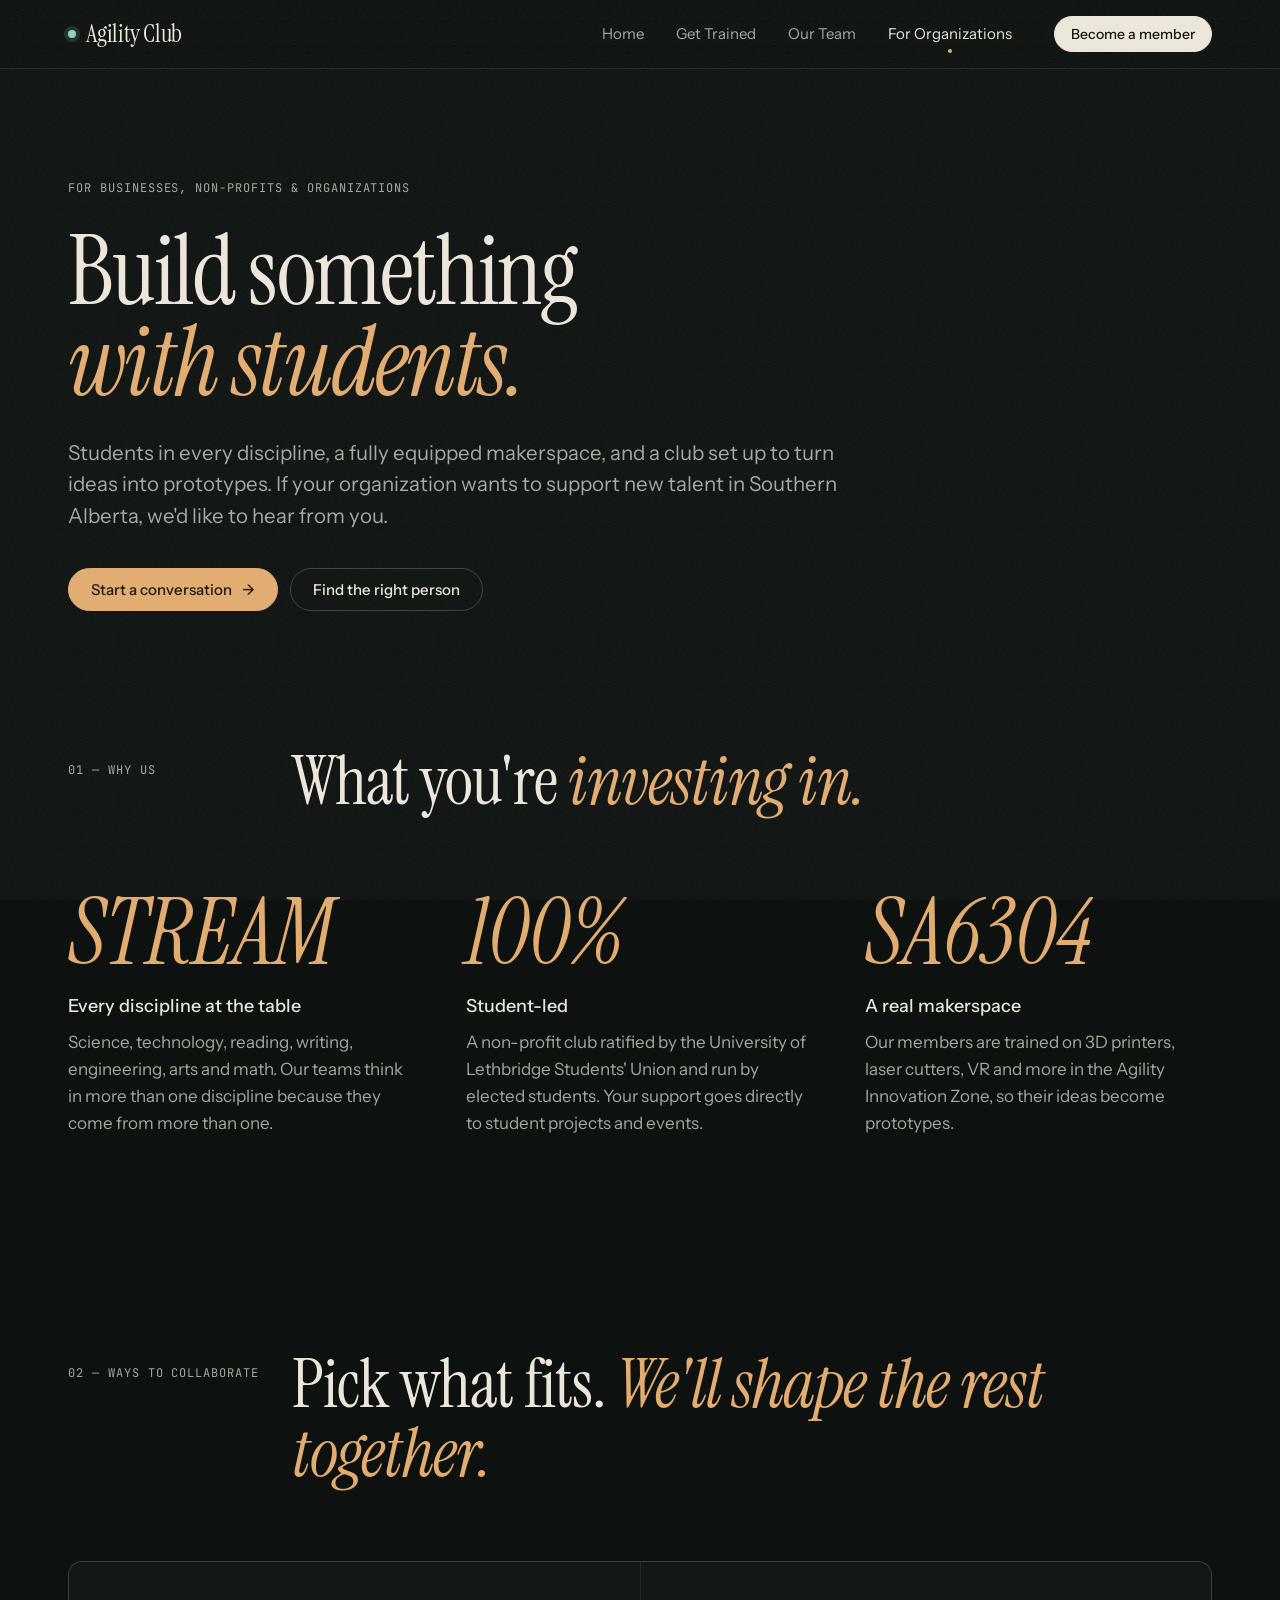
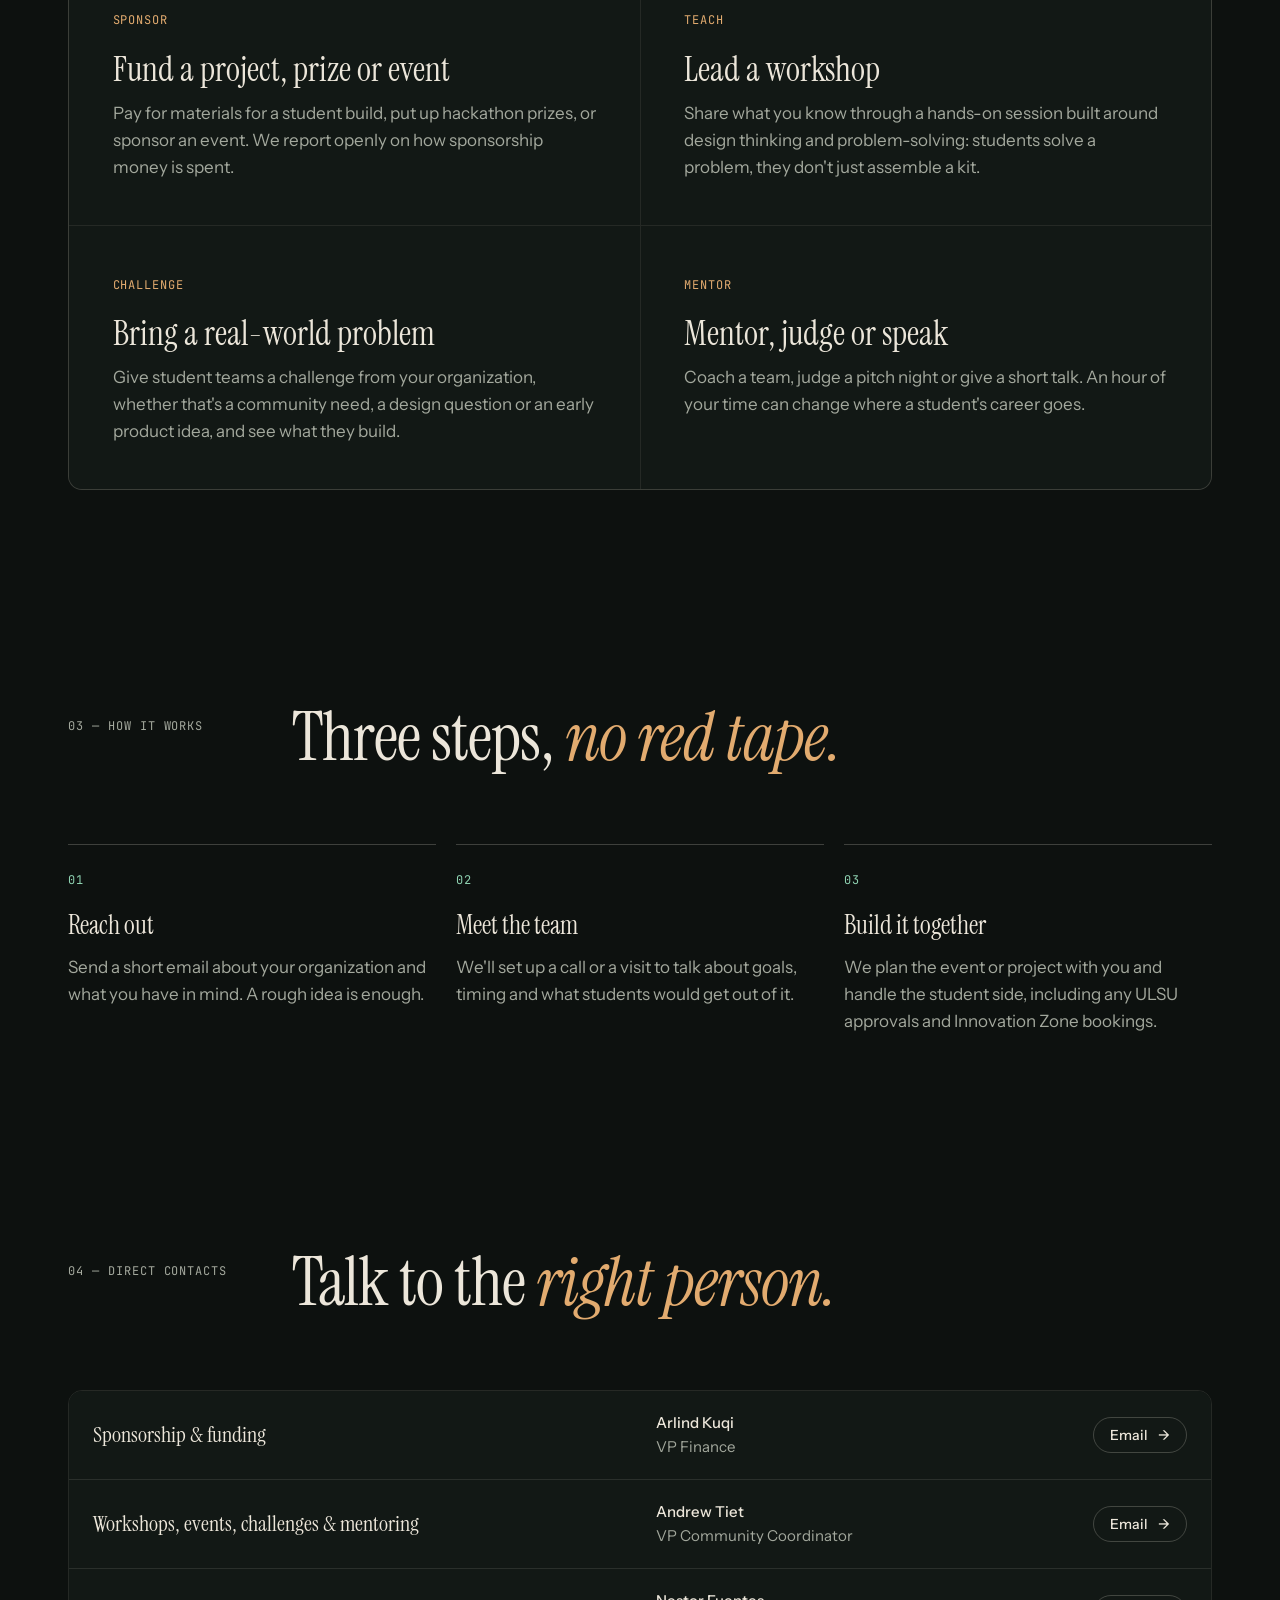
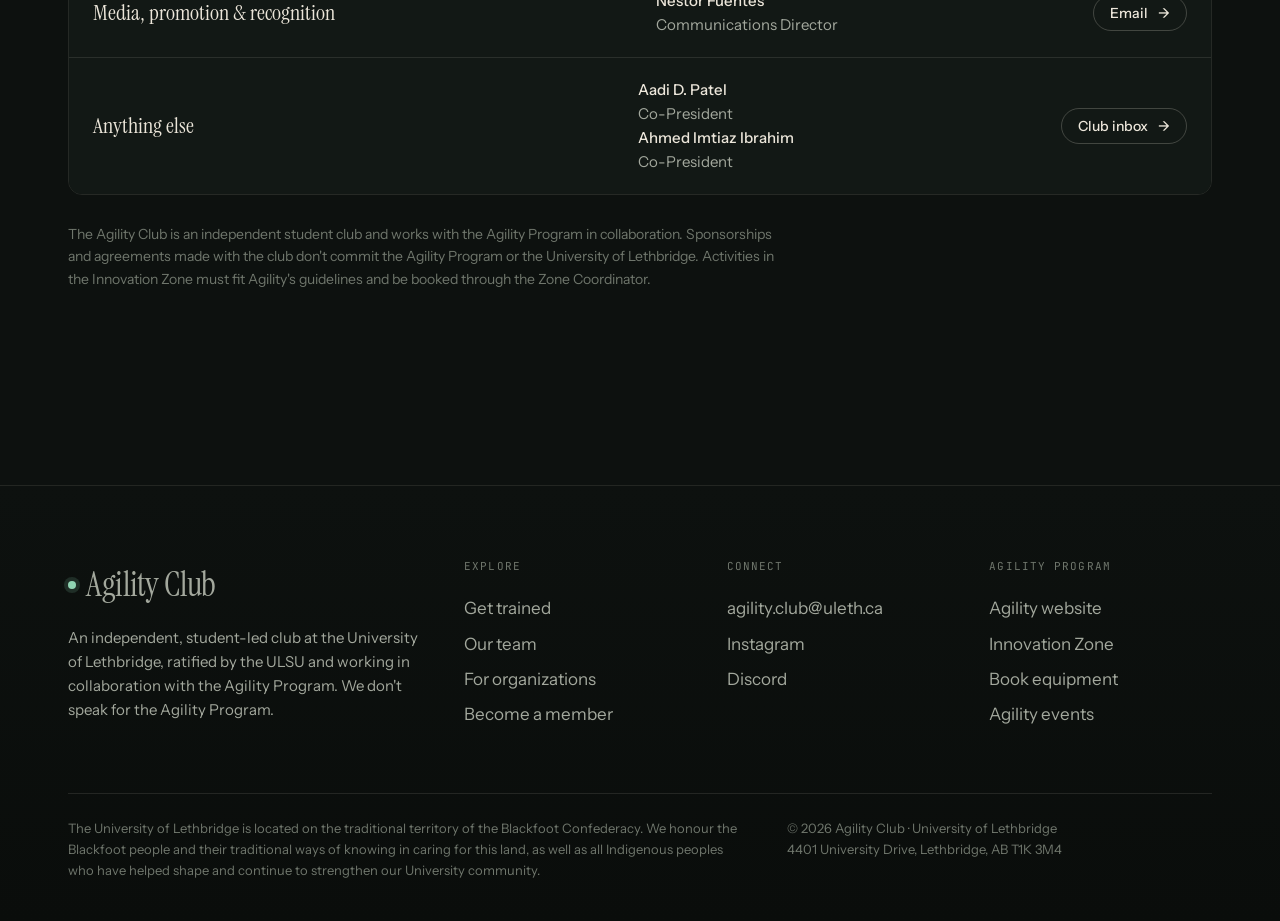
==== collaborate.html @ 40db11f9 "Add files via upload" ====
<!doctype html>
<html lang="en">
<head>
  <meta charset="utf-8">
  <meta name="viewport" content="width=device-width, initial-scale=1">
  <title>Collaborate — Agility Club</title>
  <meta name="description" content="Businesses, non-profits and organizations: sponsor student projects, lead workshops, mentor and bring real challenges to the Agility Club.">
  <meta name="theme-color" content="#0d110f">
  <meta property="og:title" content="Agility Club — University of Lethbridge">
  <meta property="og:description" content="A student-led club for makers, artists, founders and the curious. In collaboration with the Agility Program.">
  <link rel="icon" href="data:image/svg+xml,<svg xmlns='http://www.w3.org/2000/svg' viewBox='0 0 32 32'><rect width='32' height='32' rx='8' fill='%230d110f'/><circle cx='16' cy='16' r='9' fill='none' stroke='%23e2ab6f' stroke-width='1.5'/><circle cx='16' cy='16' r='4' fill='%238fd3b2'/></svg>">
  <link rel="preconnect" href="https://fonts.googleapis.com">
  <link rel="preconnect" href="https://fonts.gstatic.com" crossorigin>
  <link href="https://fonts.googleapis.com/css2?family=Instrument+Sans:wght@400;500;600&family=Instrument+Serif:ital@0;1&family=JetBrains+Mono:wght@400;500&display=swap" rel="stylesheet">
  <link rel="stylesheet" href="assets/css/style.css">
</head>
<body>
  <a class="skip" href="#main">Skip to content</a>

  <header class="site-header">
    <div class="wrap">
      <a class="brand" href="index.html"><span class="brand-dot" aria-hidden="true"></span>Agility Club</a>
      <nav class="nav" id="nav" aria-label="Main">
        <a href="index.html">Home</a>
        <a href="training.html">Get Trained</a>
        <a href="team.html">Our Team</a>
        <a href="collaborate.html" aria-current="page">For Organizations</a>
        <a class="nav-join btn btn-primary" data-link="join" href="#">Become a member</a>
      </nav>
      <a class="btn btn-primary btn-small header-join" data-link="join" href="#">Become a member</a>
      <button class="nav-toggle" aria-expanded="false" aria-controls="nav">Menu</button>
    </div>
  </header>

    <main id="main">
    <section class="hero compact">
      <canvas class="topo" data-topo="1" data-seed="88" aria-hidden="true"></canvas>
      <div class="wrap">
        <div class="hero-eyebrow"><span class="mono">For businesses, non-profits &amp; organizations</span></div>
        <h1 class="display">Build something <em>with students.</em></h1>
        <p class="lead">Students in every discipline, a fully equipped makerspace, and a club set up to turn ideas into prototypes. If your organization wants to support new talent in Southern Alberta, we'd like to hear from you.</p>
        <div class="hero-actions">
          <a class="btn btn-ochre" id="start-convo" href="mailto:agility.club@uleth.ca">Start a conversation <span class="arrow">→</span></a>
          <a class="btn" href="team.html#who-to-contact">Find the right person</a>
        </div>
      </div>
    </section>

    <section class="section tight" aria-labelledby="why-title">
      <div class="wrap">
        <div class="section-head reveal">
          <span class="mono">01 — Why us</span>
          <div><h2 class="h2" id="why-title">What you're <em>investing in.</em></h2></div>
        </div>
        <div class="why reveal">
          <div>
            <div class="big">STREAM</div>
            <h3>Every discipline at the table</h3>
            <p>Science, technology, reading, writing, engineering, arts and math. Our teams think in more than one discipline because they come from more than one.</p>
          </div>
          <div>
            <div class="big">100%</div>
            <h3>Student-led</h3>
            <p>A non-profit club ratified by the University of Lethbridge Students' Union and run by elected students. Your support goes directly to student projects and events.</p>
          </div>
          <div>
            <div class="big">SA6304</div>
            <h3>A real makerspace</h3>
            <p>Our members are trained on 3D printers, laser cutters, VR and more in the Agility Innovation Zone, so their ideas become prototypes.</p>
          </div>
        </div>
      </div>
    </section>

    <section class="section tight" aria-labelledby="ways-title">
      <div class="wrap">
        <div class="section-head reveal">
          <span class="mono">02 — Ways to collaborate</span>
          <div>
            <h2 class="h2" id="ways-title">Pick what fits. <em>We'll shape the rest together.</em></h2>
          </div>
        </div>
        <div class="ways reveal">
          <div class="way">
            <span class="mono">Sponsor</span>
            <h3 class="h3">Fund a project, prize or event</h3>
            <p>Pay for materials for a student build, put up hackathon prizes, or sponsor an event. We report openly on how sponsorship money is spent.</p>
          </div>
          <div class="way">
            <span class="mono">Teach</span>
            <h3 class="h3">Lead a workshop</h3>
            <p>Share what you know through a hands-on session built around design thinking and problem-solving: students solve a problem, they don't just assemble a kit.</p>
          </div>
          <div class="way">
            <span class="mono">Challenge</span>
            <h3 class="h3">Bring a real-world problem</h3>
            <p>Give student teams a challenge from your organization, whether that's a community need, a design question or an early product idea, and see what they build.</p>
          </div>
          <div class="way">
            <span class="mono">Mentor</span>
            <h3 class="h3">Mentor, judge or speak</h3>
            <p>Coach a team, judge a pitch night or give a short talk. An hour of your time can change where a student's career goes.</p>
          </div>
        </div>
      </div>
    </section>

    <section class="section tight" aria-labelledby="how-title">
      <div class="wrap">
        <div class="section-head reveal">
          <span class="mono">03 — How it works</span>
          <div><h2 class="h2" id="how-title">Three steps, <em>no red tape.</em></h2></div>
        </div>
        <ol class="process reveal">
          <li><h3>Reach out</h3><p>Send a short email about your organization and what you have in mind. A rough idea is enough.</p></li>
          <li><h3>Meet the team</h3><p>We'll set up a call or a visit to talk about goals, timing and what students would get out of it.</p></li>
          <li><h3>Build it together</h3><p>We plan the event or project with you and handle the student side, including any ULSU approvals and Innovation Zone bookings.</p></li>
        </ol>
      </div>
    </section>

    <section class="section tight" aria-labelledby="route-title">
      <div class="wrap">
        <div class="section-head reveal">
          <span class="mono">04 — Direct contacts</span>
          <div><h2 class="h2" id="route-title">Talk to the <em>right person.</em></h2></div>
        </div>
        <div class="directory reveal">
          <div class="directory-row" data-contact="vp-finance">
            <span class="q">Sponsorship &amp; funding</span>
            <span class="who">VP Finance</span>
            <a class="btn btn-small" data-subject="Sponsorship inquiry" href="mailto:agility.club@uleth.ca">Email <span class="arrow">→</span></a>
          </div>
          <div class="directory-row" data-contact="vp-community">
            <span class="q">Workshops, events, challenges &amp; mentoring</span>
            <span class="who">VP Community Coordinator</span>
            <a class="btn btn-small" data-subject="Collaboration inquiry" href="mailto:agility.club@uleth.ca">Email <span class="arrow">→</span></a>
          </div>
          <div class="directory-row" data-contact="communications">
            <span class="q">Media, promotion &amp; recognition</span>
            <span class="who">Communications Director</span>
            <a class="btn btn-small" data-subject="Media / promotion inquiry" href="mailto:agility.club@uleth.ca">Email <span class="arrow">→</span></a>
          </div>
          <div class="directory-row" data-contact="co-president-1,co-president-2">
            <span class="q">Anything else</span>
            <span class="who">Co-Presidents</span>
            <a class="btn btn-small" data-link="clubEmail" data-subject="Organization inquiry" href="mailto:agility.club@uleth.ca">Club inbox <span class="arrow">→</span></a>
          </div>
        </div>
        <p class="fine" style="margin-top:28px">The Agility Club is an independent student club and works with the Agility Program in collaboration. Sponsorships and agreements made with the club don't commit the Agility Program or the University of Lethbridge. Activities in the Innovation Zone must fit Agility's guidelines and be booked through the Zone Coordinator.</p>
      </div>
    </section>
  </main>
</main>

  <footer class="site-footer">
    <div class="wrap">
      <div class="footer-grid">
        <div class="footer-brand">
          <a class="brand" href="index.html"><span class="brand-dot" aria-hidden="true"></span>Agility Club</a>
          <p>An independent, student-led club at the University of Lethbridge, ratified by the ULSU and working in collaboration with the Agility Program. We don't speak for the Agility Program.</p>
        </div>
        <div>
          <h4>Explore</h4>
          <ul>
            <li><a href="training.html">Get trained</a></li>
            <li><a href="team.html">Our team</a></li>
            <li><a href="collaborate.html">For organizations</a></li>
            <li><a data-link="join" href="#">Become a member</a></li>
          </ul>
        </div>
        <div>
          <h4>Connect</h4>
          <ul>
            <li><a data-link="clubEmail" href="mailto:agility.club@uleth.ca">agility.club@uleth.ca</a></li>
            <li><a data-link="instagram" href="https://www.instagram.com/ulethagilityclub/">Instagram</a></li>
            <li><a data-link="discord" href="#">Discord</a></li>
          </ul>
        </div>
        <div>
          <h4>Agility Program</h4>
          <ul>
            <li><a data-link="agility" href="https://www.ulethbridge.ca/agility">Agility website</a></li>
            <li><a data-link="innovationZone" href="https://www.ulethbridge.ca/agility/innovation-zone">Innovation Zone</a></li>
            <li><a data-link="booking" href="https://www.ulethbridge.ca/agility/innovation-zone">Book equipment</a></li>
            <li><a data-link="workshops" href="https://www.ulethbridge.ca/agility/workshops-and-events">Agility events</a></li>
          </ul>
        </div>
      </div>
      <div class="footer-bottom">
        <p>The University of Lethbridge is located on the traditional territory of the Blackfoot Confederacy. We honour the Blackfoot people and their traditional ways of knowing in caring for this land, as well as all Indigenous peoples who have helped shape and continue to strengthen our University community.</p>
        <p>© <span data-year>2026</span> Agility Club · University of Lethbridge<br>4401 University Drive, Lethbridge, AB T1K 3M4</p>
      </div>
    </div>
  </footer>

  <script src="assets/js/config.js"></script>
  <script src="assets/js/main.js"></script>
</body>
</html>
---- assets/css/style.css ----
/* =====================================================================
   Agility Club — stylesheet
   Palette: river-valley night, prairie ochre, coulee jade, bone paper.
   ===================================================================== */

:root {
  color-scheme: dark;

  --bg: #0d110f;
  --bg-2: #121815;
  --surface: #161d19;
  --surface-2: #1c2520;
  --line: rgba(236, 230, 218, 0.11);
  --line-strong: rgba(236, 230, 218, 0.22);

  --text: #ece6da;
  --muted: #a3a89d;
  --faint: #6f766c;

  --jade: #8fd3b2;
  --jade-deep: #3f7f66;
  --ochre: #e2ab6f;
  --clay: #c97b5a;

  --serif: "Instrument Serif", "Iowan Old Style", Georgia, serif;
  --sans: "Instrument Sans", system-ui, -apple-system, "Segoe UI", sans-serif;
  --mono: "JetBrains Mono", ui-monospace, "SF Mono", Menlo, monospace;

  --radius: 14px;
  --gutter: clamp(16px, 4vw, 48px);
  --max: 1240px;
  --ease: cubic-bezier(0.22, 1, 0.36, 1);
}

*,
*::before,
*::after { box-sizing: border-box; }

html { scroll-behavior: smooth; -webkit-text-size-adjust: 100%; }
@media (prefers-reduced-motion: reduce) { html { scroll-behavior: auto; } }

body {
  margin: 0;
  background: var(--bg);
  color: var(--text);
  font-family: var(--sans);
  font-size: 17px;
  line-height: 1.6;
  -webkit-font-smoothing: antialiased;
  overflow-x: hidden;
}

/* film grain — subtle paper texture */
body::before {
  content: "";
  position: fixed;
  inset: 0;
  z-index: 100;
  pointer-events: none;
  opacity: 0.06;
  background-image: url("data:image/svg+xml;utf8,<svg xmlns='http://www.w3.org/2000/svg' width='160' height='160'><filter id='n'><feTurbulence type='fractalNoise' baseFrequency='.85' numOctaves='3' stitchTiles='stitch'/><feColorMatrix values='0 0 0 0 1  0 0 0 0 1  0 0 0 0 1  0 0 0 .9 0'/></filter><rect width='100%' height='100%' filter='url(%23n)'/></svg>");
}

img { max-width: 100%; display: block; }
a { color: inherit; }
p { margin: 0 0 1em; }
h1, h2, h3, h4 { margin: 0; font-weight: 400; }

::selection { background: var(--jade); color: var(--bg); }

:focus-visible {
  outline: 2px solid var(--jade);
  outline-offset: 3px;
  border-radius: 6px;
}

.skip {
  position: absolute;
  left: 16px;
  top: -60px;
  z-index: 200;
  padding: 10px 16px;
  background: var(--text);
  color: var(--bg);
  border-radius: 8px;
  text-decoration: none;
}
.skip:focus { top: 16px; }

.wrap {
  width: 100%;
  max-width: var(--max);
  margin: 0 auto;
  padding: 0 var(--gutter);
}

/* ---------- type helpers ---------- */
.mono {
  font-family: var(--mono);
  font-size: 12px;
  letter-spacing: 0.08em;
  text-transform: uppercase;
  color: var(--muted);
}
.serif { font-family: var(--serif); }
em, .accent { font-family: var(--serif); font-style: italic; color: var(--ochre); }
.display {
  font-family: var(--serif);
  font-size: clamp(52px, 9.5vw, 128px);
  line-height: 0.95;
  letter-spacing: -0.02em;
}
.h2 {
  font-family: var(--serif);
  font-size: clamp(38px, 5.6vw, 68px);
  line-height: 1.02;
  letter-spacing: -0.015em;
}
.h3 {
  font-family: var(--serif);
  font-size: clamp(26px, 3vw, 34px);
  line-height: 1.1;
}
.lead {
  font-size: clamp(18px, 1.6vw, 21px);
  color: var(--muted);
  max-width: 38em;
  line-height: 1.55;
}
.lead strong { color: var(--text); font-weight: 500; }

/* ---------- buttons ---------- */
.btn {
  --b: var(--line-strong);
  display: inline-flex;
  align-items: center;
  gap: 10px;
  padding: 13px 22px;
  border-radius: 999px;
  border: 1px solid var(--b);
  font: 500 15px/1 var(--sans);
  text-decoration: none;
  color: var(--text);
  background: transparent;
  cursor: pointer;
  transition: background 0.35s var(--ease), color 0.35s var(--ease), border-color 0.35s var(--ease), transform 0.35s var(--ease);
  white-space: nowrap;
}
.btn:hover { border-color: var(--text); transform: translateY(-1px); }
.btn .arrow { transition: transform 0.35s var(--ease); }
.btn:hover .arrow { transform: translateX(3px); }
.btn-primary {
  background: var(--text);
  color: var(--bg);
  border-color: var(--text);
}
.btn-primary:hover { background: var(--jade); border-color: var(--jade); }
.btn-ochre { background: var(--ochre); color: #1a120a; border-color: var(--ochre); }
.btn-ochre:hover { background: var(--text); border-color: var(--text); }
.btn-small { padding: 10px 16px; font-size: 14px; }

.text-link {
  color: var(--text);
  text-decoration: underline;
  text-decoration-color: var(--jade-deep);
  text-underline-offset: 4px;
  text-decoration-thickness: 1px;
  transition: text-decoration-color 0.3s;
}
.text-link:hover { text-decoration-color: var(--jade); }

/* ---------- header ---------- */
.site-header {
  position: sticky;
  top: 0;
  z-index: 50;
  background: rgba(13, 17, 15, 0.72);
  backdrop-filter: blur(14px) saturate(1.2);
  -webkit-backdrop-filter: blur(14px) saturate(1.2);
  border-bottom: 1px solid var(--line);
}
.site-header .wrap {
  display: flex;
  align-items: center;
  gap: 28px;
  height: 68px;
}
.brand {
  display: inline-flex;
  align-items: baseline;
  gap: 10px;
  text-decoration: none;
  font-family: var(--serif);
  font-size: 25px;
  letter-spacing: -0.01em;
  margin-right: auto;
}
.brand-dot {
  width: 8px;
  height: 8px;
  border-radius: 50%;
  background: var(--jade);
  box-shadow: 0 0 0 4px rgba(143, 211, 178, 0.15);
  align-self: center;
}
.nav { display: flex; gap: 4px; }
.nav a {
  position: relative;
  padding: 8px 14px;
  border-radius: 999px;
  text-decoration: none;
  font-size: 15px;
  color: var(--muted);
  transition: color 0.25s, background 0.25s;
}
.nav a:hover { color: var(--text); background: rgba(236, 230, 218, 0.05); }
.nav a[aria-current="page"] { color: var(--text); }
.nav a[aria-current="page"]::after {
  content: "";
  position: absolute;
  left: 50%;
  bottom: 1px;
  width: 4px;
  height: 4px;
  margin-left: -2px;
  border-radius: 50%;
  background: var(--ochre);
}
.nav-toggle {
  display: none;
  background: none;
  border: 1px solid var(--line-strong);
  color: var(--text);
  border-radius: 999px;
  padding: 9px 16px;
  font: 500 14px var(--sans);
  cursor: pointer;
}
.nav .nav-join { display: none; }

@media (max-width: 900px) {
  .nav-toggle { display: inline-flex; }
  .site-header .header-join { display: none; }
  .nav {
    position: fixed;
    /* header's backdrop-filter makes it the containing block, so size explicitly */
    top: 68px;
    left: 0;
    right: 0;
    height: calc(100vh - 68px);
    height: calc(100dvh - 68px);
    overflow-y: auto;
    flex-direction: column;
    gap: 0;
    padding: 24px var(--gutter);
    background: var(--bg);
    transform: translateY(-8px);
    opacity: 0;
    visibility: hidden;
    transition: opacity 0.3s var(--ease), transform 0.3s var(--ease), visibility 0.3s;
  }
  .nav.open { opacity: 1; transform: none; visibility: visible; }
  .nav a {
    font-family: var(--serif);
    font-size: 36px;
    color: var(--text);
    padding: 14px 0;
    border-radius: 0;
    border-bottom: 1px solid var(--line);
  }
  .nav a[aria-current="page"]::after { display: none; }
  .nav a[aria-current="page"] { color: var(--ochre); }
  .nav .nav-join {
    display: inline-flex;
    margin-top: 28px;
    justify-content: center;
    font-family: var(--sans);
    font-size: 17px;
    border-bottom: 1px solid var(--text);
    border-radius: 999px;
    padding: 16px;
    color: var(--bg);
  }
}

/* ---------- hero ---------- */
.hero {
  position: relative;
  min-height: min(92vh, 900px);
  display: flex;
  flex-direction: column;
  justify-content: flex-end;
  padding: 120px 0 40px;
  overflow: hidden;
  isolation: isolate;
}
.hero.compact { min-height: 0; padding: 110px 0 64px; }
.topo {
  position: absolute;
  inset: 0;
  width: 100%;
  height: 100%;
  z-index: -1;
  -webkit-mask-image: radial-gradient(120% 90% at 75% 40%, #000 30%, transparent 85%);
          mask-image: radial-gradient(120% 90% at 75% 40%, #000 30%, transparent 85%);
}
.hero::after {
  content: "";
  position: absolute;
  inset: auto 0 0 0;
  height: 200px;
  z-index: -1;
  background: linear-gradient(transparent, var(--bg));
}
.hero-eyebrow {
  display: flex;
  flex-wrap: wrap;
  gap: 10px 22px;
  margin-bottom: 28px;
}
.hero h1 { max-width: 11ch; }
.hero.compact h1 { max-width: 14ch; font-size: clamp(48px, 7.5vw, 96px); }
.hero .lead { margin-top: 28px; }
.hero-actions { display: flex; flex-wrap: wrap; gap: 12px; margin-top: 36px; }

.collab-badge {
  display: inline-flex;
  align-items: center;
  gap: 12px;
  margin-top: 40px;
  padding: 10px 16px 10px 12px;
  border: 1px solid var(--line);
  border-radius: 999px;
  background: rgba(22, 29, 25, 0.6);
  font-size: 14px;
  color: var(--muted);
  max-width: 100%;
}
.collab-badge .ring {
  flex: none;
  width: 22px;
  height: 22px;
  border-radius: 50%;
  border: 1px dashed var(--jade);
  position: relative;
}
.collab-badge .ring::after {
  content: "";
  position: absolute;
  inset: 5px;
  border-radius: 50%;
  background: var(--jade);
}
.collab-badge a { color: var(--text); }

/* instrument readout strip */
.readout {
  display: grid;
  grid-template-columns: repeat(4, minmax(0, 1fr));
  margin-top: 72px;
  border-top: 1px solid var(--line);
}
.readout > div {
  padding: 16px 0 0;
  border-right: 1px solid var(--line);
  padding-right: 16px;
  padding-left: 16px;
}
.readout > div:first-child { padding-left: 0; }
.readout > div:last-child { border-right: 0; }
.readout .mono { display: block; font-size: 11px; color: var(--faint); margin-bottom: 4px; }
.readout .val { font-family: var(--mono); font-size: 14px; color: var(--text); }
.status-dot {
  display: inline-block;
  width: 8px;
  height: 8px;
  border-radius: 50%;
  background: var(--faint);
  margin-right: 8px;
  vertical-align: 1px;
}
.status-dot.open { background: var(--jade); animation: pulse 2.4s infinite; }
@keyframes pulse {
  0% { box-shadow: 0 0 0 0 rgba(143, 211, 178, 0.55); }
  70% { box-shadow: 0 0 0 9px rgba(143, 211, 178, 0); }
  100% { box-shadow: 0 0 0 0 rgba(143, 211, 178, 0); }
}
@media (max-width: 760px) {
  .readout { grid-template-columns: 1fr 1fr; }
  .readout > div { padding: 14px 12px; border-bottom: 1px solid var(--line); }
  .readout > div:nth-child(2n) { border-right: 0; }
  .readout > div:nth-child(2n + 1) { padding-left: 0; }
}

/* ---------- sections ---------- */
.section { padding: clamp(80px, 11vw, 150px) 0; position: relative; }
.section.tight { padding-top: clamp(40px, 6vw, 72px); }
.section-head {
  display: grid;
  grid-template-columns: 200px 1fr;
  gap: 24px;
  margin-bottom: clamp(40px, 6vw, 72px);
}
.section-head .mono { padding-top: 14px; }
.section-head .lead { margin-top: 20px; }
@media (max-width: 760px) {
  .section-head { grid-template-columns: 1fr; gap: 8px; }
  .section-head .mono { padding-top: 0; }
}
.rule { border: 0; border-top: 1px solid var(--line); margin: 0; }

/* ---------- path cards ---------- */
.paths {
  display: grid;
  grid-template-columns: repeat(3, minmax(0, 1fr));
  gap: 1px;
  background: var(--line);
  border: 1px solid var(--line);
  border-radius: var(--radius);
  overflow: hidden;
}
.path {
  position: relative;
  display: flex;
  flex-direction: column;
  padding: clamp(28px, 3vw, 40px);
  background: var(--bg-2);
  min-height: 380px;
  transition: background 0.5s var(--ease);
}
.path:hover { background: var(--surface); }
.path .mono { color: var(--ochre); }
.path h3 { margin: 56px 0 14px; }
.path p { color: var(--muted); }
.path .path-links { margin-top: auto; padding-top: 24px; display: flex; flex-wrap: wrap; gap: 10px; }
.path-glyph {
  position: absolute;
  top: 28px;
  right: 28px;
  width: 54px;
  height: 54px;
  color: var(--line-strong);
  transition: color 0.5s var(--ease), transform 0.8s var(--ease);
}
.path:hover .path-glyph { color: var(--jade); transform: rotate(-12deg); }
@media (max-width: 900px) {
  .paths { grid-template-columns: 1fr; }
  .path { min-height: 0; }
  .path h3 { margin-top: 40px; }
}

/* ---------- offerings list ---------- */
.offerings { list-style: none; margin: 0; padding: 0; border-top: 1px solid var(--line); }
.offering {
  display: grid;
  grid-template-columns: 80px minmax(0, 1fr) minmax(0, 1.2fr);
  gap: 24px;
  align-items: baseline;
  padding: 30px 0;
  border-bottom: 1px solid var(--line);
  transition: padding 0.5s var(--ease);
}
.offering:hover { padding-left: 12px; }
.offering .num { font-family: var(--mono); font-size: 13px; color: var(--faint); }
.offering h3 { font-family: var(--serif); font-size: clamp(26px, 3vw, 38px); line-height: 1.1; }
.offering:hover h3 { color: var(--ochre); }
.offering p { margin: 0; color: var(--muted); }
@media (max-width: 760px) {
  .offering { grid-template-columns: 44px 1fr; }
  .offering p { grid-column: 2; }
}

/* ---------- STREAM band ---------- */
.stream {
  padding: clamp(60px, 8vw, 100px) 0;
  border-top: 1px solid var(--line);
  border-bottom: 1px solid var(--line);
  overflow: hidden;
  background: radial-gradient(60% 120% at 50% 0%, rgba(226, 171, 111, 0.07), transparent 70%);
}
.marquee { display: flex; width: max-content; animation: marquee 50s linear infinite; }
.marquee span {
  font-family: var(--serif);
  font-size: clamp(52px, 8vw, 110px);
  line-height: 1;
  padding-right: 0.5em;
  white-space: nowrap;
}
.marquee span:nth-child(odd) { font-style: italic; color: var(--ochre); }
.marquee span b {
  font-weight: 400;
  color: var(--faint);
  font-style: normal;
  padding-left: 0.5em;
}
@keyframes marquee { to { transform: translateX(-50%); } }
@media (prefers-reduced-motion: reduce) { .marquee { animation: none; } }
.stream-quote {
  display: grid;
  grid-template-columns: 200px 1fr;
  gap: 24px;
  margin-top: clamp(40px, 6vw, 70px);
}
.stream-quote blockquote {
  margin: 0;
  font-family: var(--serif);
  font-size: clamp(26px, 3.2vw, 40px);
  line-height: 1.2;
  max-width: 24ch;
}
@media (max-width: 760px) { .stream-quote { grid-template-columns: 1fr; } }

/* ---------- equipment catalogue ---------- */
.catalogue {
  display: grid;
  grid-template-columns: repeat(auto-fill, minmax(230px, 1fr));
  gap: 1px;
  background: var(--line);
  border: 1px solid var(--line);
  border-radius: var(--radius);
  overflow: hidden;
}
.item {
  background: var(--bg-2);
  padding: 22px 22px 24px;
  min-height: 150px;
  display: flex;
  flex-direction: column;
  transition: background 0.4s var(--ease);
}
.item:hover { background: var(--surface); }
.item .no { font-family: var(--mono); font-size: 11px; color: var(--faint); letter-spacing: 0.08em; }
.item h4 { font-family: var(--serif); font-size: 24px; line-height: 1.1; margin: 14px 0 6px; }
.item p { font-size: 14px; color: var(--muted); margin: 0; }
.item .tag { margin-top: auto; padding-top: 14px; }
.tag {
  display: inline-flex;
  align-items: center;
  gap: 6px;
  font-family: var(--mono);
  font-size: 10.5px;
  letter-spacing: 0.08em;
  text-transform: uppercase;
  color: var(--faint);
}
.tag::before { content: ""; width: 6px; height: 6px; border-radius: 50%; background: currentColor; }
.tag.walkin { color: var(--jade); }
.tag.approve { color: var(--ochre); }
.item.featured { background: linear-gradient(160deg, rgba(143, 211, 178, 0.09), transparent 60%), var(--bg-2); }

.zone-info {
  display: flex;
  flex-wrap: wrap;
  align-items: center;
  justify-content: space-between;
  gap: 20px;
  margin-top: 32px;
}
.zone-info p { margin: 0; color: var(--muted); }

/* ---------- club vs program ---------- */
.compare {
  display: grid;
  grid-template-columns: 1fr auto 1fr;
  gap: 0;
  border: 1px solid var(--line);
  border-radius: var(--radius);
  overflow: hidden;
}
.compare-col { padding: clamp(28px, 4vw, 48px); }
.compare-col.club { background: linear-gradient(170deg, rgba(226, 171, 111, 0.08), transparent 55%), var(--bg-2); }
.compare-col.program { background: var(--bg-2); }
.compare-col h3 { margin: 16px 0 6px; }
.compare-col .sub { color: var(--muted); margin-bottom: 24px; }
.compare-col ul { list-style: none; padding: 0; margin: 0 0 28px; }
.compare-col li {
  padding: 12px 0;
  border-top: 1px solid var(--line);
  display: flex;
  gap: 12px;
}
.compare-col li::before { content: "→"; color: var(--faint); font-family: var(--mono); }
.compare-col .contact-line { font-family: var(--mono); font-size: 14px; }
.compare-col .contact-line a { color: var(--text); }
.compare-mid {
  display: grid;
  place-items: center;
  border-left: 1px solid var(--line);
  border-right: 1px solid var(--line);
  padding: 0 18px;
  background: var(--bg);
}
.compare-mid span {
  font-family: var(--serif);
  font-size: 40px;
  font-style: italic;
  color: var(--ochre);
}
@media (max-width: 860px) {
  .compare { grid-template-columns: 1fr; }
  .compare-mid { border: 0; border-top: 1px solid var(--line); border-bottom: 1px solid var(--line); padding: 10px; }
}

/* ---------- join CTA ---------- */
.cta {
  position: relative;
  overflow: hidden;
  isolation: isolate;
  border: 1px solid var(--line);
  border-radius: calc(var(--radius) + 6px);
  padding: clamp(40px, 7vw, 96px);
  background: var(--bg-2);
}
.cta .topo { -webkit-mask-image: linear-gradient(90deg, transparent 20%, #000); mask-image: linear-gradient(90deg, transparent 20%, #000); }
.cta h2 { max-width: 14ch; }
.cta .lead { margin-top: 20px; }
.cta-actions { display: flex; flex-wrap: wrap; gap: 12px; margin-top: 36px; }

/* ---------- training page ---------- */
.prereqs {
  display: grid;
  grid-template-columns: repeat(3, minmax(0, 1fr));
  gap: 1px;
  background: var(--line);
  border: 1px solid var(--line);
  border-radius: var(--radius);
  overflow: hidden;
}
.prereqs > div { background: var(--bg-2); padding: 22px 24px; }
.prereqs .mono { display: block; margin-bottom: 6px; color: var(--ochre); }
.prereqs p { margin: 0; }
@media (max-width: 760px) { .prereqs { grid-template-columns: 1fr; } }

.tracks {
  display: inline-flex;
  flex-wrap: wrap;
  gap: 6px;
  padding: 6px;
  border: 1px solid var(--line);
  border-radius: 999px;
  margin-bottom: 40px;
  background: var(--bg-2);
}
.tracks button {
  border: 0;
  background: transparent;
  color: var(--muted);
  font: 500 15px var(--sans);
  padding: 12px 20px;
  border-radius: 999px;
  cursor: pointer;
  transition: background 0.3s, color 0.3s;
}
.tracks button:hover { color: var(--text); }
.tracks button[aria-selected="true"] { background: var(--text); color: var(--bg); }
@media (max-width: 520px) {
  .tracks { display: flex; border-radius: 18px; }
  .tracks button { flex: 1 1 100%; }
}

.track-panel[hidden] { display: none; }
.track-intro {
  display: flex;
  flex-wrap: wrap;
  justify-content: space-between;
  align-items: end;
  gap: 24px;
  margin-bottom: 28px;
}
.track-intro h2 { max-width: 16ch; }
.progress { min-width: 220px; flex: 0 1 300px; }
.progress .mono { display: flex; justify-content: space-between; margin-bottom: 8px; }
.progress-bar { height: 3px; background: var(--line); border-radius: 3px; overflow: hidden; }
.progress-bar i {
  display: block;
  height: 100%;
  width: 0;
  background: linear-gradient(90deg, var(--jade), var(--ochre));
  transition: width 0.6s var(--ease);
}

.steps { list-style: none; margin: 0; padding: 0; position: relative; }
.step {
  position: relative;
  display: grid;
  grid-template-columns: 64px minmax(0, 1fr) auto;
  gap: 24px;
  padding: 30px 0;
  border-top: 1px solid var(--line);
  transition: opacity 0.4s;
}
.step:last-child { border-bottom: 1px solid var(--line); }
.step-num {
  width: 48px;
  height: 48px;
  border-radius: 50%;
  border: 1px solid var(--line-strong);
  display: grid;
  place-items: center;
  font-family: var(--serif);
  font-size: 24px;
  transition: background 0.4s var(--ease), color 0.4s, border-color 0.4s;
}
.step h3 { font-family: var(--serif); font-size: clamp(24px, 2.6vw, 32px); line-height: 1.15; }
.step p { color: var(--muted); margin: 10px 0 0; max-width: 46em; }
.step .meta { margin-top: 12px; display: flex; flex-wrap: wrap; gap: 8px 18px; }
.step .step-actions { margin-top: 18px; display: flex; flex-wrap: wrap; gap: 10px; }
.note {
  margin-top: 16px;
  padding: 12px 16px;
  border-left: 2px solid var(--ochre);
  background: rgba(226, 171, 111, 0.06);
  border-radius: 0 8px 8px 0;
  font-size: 15px;
  color: var(--text);
  max-width: 46em;
}
.check {
  display: inline-flex;
  align-items: center;
  gap: 10px;
  cursor: pointer;
  font-size: 14px;
  color: var(--muted);
  user-select: none;
  align-self: start;
  padding: 8px 12px 8px 8px;
  border: 1px solid var(--line);
  border-radius: 999px;
  transition: border-color 0.3s, color 0.3s;
}
.check:hover { border-color: var(--line-strong); color: var(--text); }
.check input { position: absolute; opacity: 0; pointer-events: none; }
.check .box {
  width: 22px;
  height: 22px;
  border-radius: 50%;
  border: 1px solid var(--line-strong);
  display: grid;
  place-items: center;
  transition: background 0.3s, border-color 0.3s;
}
.check .box svg { width: 12px; height: 12px; opacity: 0; transition: opacity 0.2s; }
.check input:checked + .box { background: var(--jade); border-color: var(--jade); }
.check input:checked + .box svg { opacity: 1; }
.check input:focus-visible + .box { outline: 2px solid var(--jade); outline-offset: 3px; }
.step.done .step-num { background: var(--jade); border-color: var(--jade); color: var(--bg); }
.step.done h3 { color: var(--muted); }
@media (max-width: 760px) {
  .step { grid-template-columns: 52px 1fr; gap: 16px; }
  .step .check { grid-column: 2; }
  .step-num { width: 40px; height: 40px; font-size: 20px; }
}

.finish {
  margin-top: 28px;
  padding: 24px 28px;
  border: 1px solid var(--line);
  border-radius: var(--radius);
  display: flex;
  flex-wrap: wrap;
  gap: 16px;
  align-items: center;
  justify-content: space-between;
  background: var(--bg-2);
}
.finish[hidden] { display: none; }
.finish p { margin: 0; }

.faq { border-top: 1px solid var(--line); }
.faq details { border-bottom: 1px solid var(--line); }
.faq summary {
  list-style: none;
  cursor: pointer;
  display: flex;
  justify-content: space-between;
  gap: 20px;
  padding: 24px 0;
  font-family: var(--serif);
  font-size: clamp(21px, 2.2vw, 26px);
  line-height: 1.25;
}
.faq summary::-webkit-details-marker { display: none; }
.faq summary::after {
  content: "+";
  font-family: var(--mono);
  font-size: 20px;
  color: var(--ochre);
  transition: transform 0.3s var(--ease);
}
.faq details[open] summary::after { transform: rotate(45deg); }
.faq .answer { padding: 0 0 26px; color: var(--muted); max-width: 46em; }

.rules {
  columns: 2;
  column-gap: 48px;
  list-style: none;
  padding: 0;
  margin: 0;
}
.rules li {
  break-inside: avoid;
  padding: 12px 0 12px 28px;
  border-top: 1px solid var(--line);
  position: relative;
  color: var(--muted);
}
.rules li::before {
  content: "◇";
  position: absolute;
  left: 0;
  color: var(--jade-deep);
}
@media (max-width: 760px) { .rules { columns: 1; } }

/* ---------- team ---------- */
.directory {
  border: 1px solid var(--line);
  border-radius: var(--radius);
  overflow: hidden;
}
.directory-row {
  display: grid;
  grid-template-columns: minmax(0, 1.3fr) minmax(0, 1fr) auto;
  gap: 20px;
  align-items: center;
  padding: 20px 24px;
  border-top: 1px solid var(--line);
  background: var(--bg-2);
  transition: background 0.3s;
}
.directory-row:first-child { border-top: 0; }
.directory-row:hover { background: var(--surface); }
.directory-row .q { font-family: var(--serif); font-size: 22px; line-height: 1.2; }
.directory-row .who { color: var(--muted); font-size: 15px; }
.directory-row .who strong { color: var(--text); font-weight: 500; display: block; }
@media (max-width: 760px) {
  .directory-row { grid-template-columns: 1fr; gap: 8px; }
  .directory-row .btn { justify-self: start; }
}

.plates {
  display: grid;
  grid-template-columns: repeat(3, minmax(0, 1fr));
  gap: clamp(20px, 3vw, 36px);
}
@media (max-width: 960px) { .plates { grid-template-columns: repeat(2, minmax(0, 1fr)); } }
@media (max-width: 600px) { .plates { grid-template-columns: 1fr; } }
.plate { display: flex; flex-direction: column; }
.plate-photo {
  position: relative;
  margin: 0;
  aspect-ratio: 4 / 5;
  border-radius: var(--radius);
  overflow: hidden;
  background: var(--surface);
  border: 1px solid var(--line);
  isolation: isolate;
}
.plate-photo img {
  position: relative;
  z-index: 1;
  width: 100%;
  height: 100%;
  object-fit: cover;
  object-position: center bottom;
  transform-origin: center bottom;
  filter: grayscale(1) contrast(1.05) brightness(0.92) drop-shadow(0 0 28px rgba(13, 17, 15, 0.7));
  transition: filter 0.8s var(--ease), transform 1.2s var(--ease);
}
/* duotone wash */
.plate-photo::after {
  content: "";
  position: absolute;
  inset: 0;
  background: linear-gradient(170deg, var(--jade-deep), var(--clay));
  mix-blend-mode: color;
  opacity: 0.55;
  transition: opacity 0.8s var(--ease);
  pointer-events: none;
}
.plate:hover .plate-photo img { filter: drop-shadow(0 0 28px rgba(13, 17, 15, 0.7)); transform: scale(1.03); }
.plate:hover .plate-photo::after { opacity: 0; }
.plate-photo:not(.empty)::after { z-index: 2; }
.plate-initials {
  position: absolute;
  inset: 0;
  display: grid;
  place-items: center;
  font-family: var(--serif);
  font-size: clamp(70px, 9vw, 120px);
  font-style: italic;
  color: rgba(236, 230, 218, 0.85);
  z-index: 1;
}
.plate-photo canvas { position: absolute; inset: 0; width: 100%; height: 100%; }
.plate-photo.empty::after { opacity: 0.35; }
.plate-caption {
  display: flex;
  justify-content: space-between;
  gap: 12px;
  margin-top: 16px;
}
.plate-caption .mono:first-child { white-space: nowrap; }
.plate-caption .mono:last-child { text-align: right; }
.plate h3 { font-family: var(--serif); font-size: 30px; line-height: 1.1; margin: 8px 0 10px; }
.plate .badges { display: flex; flex-wrap: wrap; gap: 6px; margin: -2px 0 14px; }
.badge {
  display: inline-flex;
  align-items: center;
  gap: 7px;
  padding: 5px 11px 5px 9px;
  border: 1px solid rgba(143, 211, 178, 0.35);
  border-radius: 999px;
  font-family: var(--mono);
  font-size: 10.5px;
  letter-spacing: 0.08em;
  text-transform: uppercase;
  color: var(--jade);
  background: rgba(143, 211, 178, 0.06);
}
.badge::before { content: "✦"; font-size: 9px; }
.plate .for { list-style: none; padding: 0; margin: 0 0 18px; color: var(--muted); font-size: 15px; }
.plate .for li { padding: 3px 0; }
.plate .for li::before { content: "— "; color: var(--faint); }
.plate .email-link {
  margin-top: auto;
  align-self: flex-start;
  font-family: var(--mono);
  font-size: 13px;
  word-break: break-all;
}
.plate .email-hint { display: block; font-family: var(--sans); font-size: 12px; color: var(--faint); margin-top: 6px; word-break: normal; }

.advisory {
  display: grid;
  grid-template-columns: repeat(2, minmax(0, 1fr));
  gap: 1px;
  background: var(--line);
  border: 1px solid var(--line);
  border-radius: var(--radius);
  overflow: hidden;
}
.advisory > div { background: var(--bg-2); padding: clamp(24px, 3vw, 36px); }
.advisory h3 { margin: 12px 0 10px; }
.advisory p { color: var(--muted); margin: 0; }
@media (max-width: 760px) { .advisory { grid-template-columns: 1fr; } }

/* ---------- collaborate page ---------- */
.ways {
  display: grid;
  grid-template-columns: repeat(2, minmax(0, 1fr));
  gap: 1px;
  background: var(--line);
  border: 1px solid var(--line);
  border-radius: var(--radius);
  overflow: hidden;
}
.way { background: var(--bg-2); padding: clamp(28px, 3.4vw, 44px); transition: background 0.4s; }
.way:hover { background: var(--surface); }
.way .mono { color: var(--ochre); }
.way h3 { margin: 18px 0 12px; }
.way p { color: var(--muted); margin: 0; }
@media (max-width: 760px) { .ways { grid-template-columns: 1fr; } }

.why {
  display: grid;
  grid-template-columns: repeat(3, minmax(0, 1fr));
  gap: clamp(24px, 4vw, 56px);
}
.why .big {
  font-family: var(--serif);
  font-size: clamp(56px, 7vw, 92px);
  line-height: 1;
  color: var(--ochre);
  font-style: italic;
}
.why h3 { font-family: var(--sans); font-size: 18px; font-weight: 500; margin: 14px 0 8px; }
.why p { color: var(--muted); margin: 0; }
@media (max-width: 760px) { .why { grid-template-columns: 1fr; } }

.process { counter-reset: p; list-style: none; padding: 0; margin: 0; display: grid; grid-template-columns: repeat(3, minmax(0, 1fr)); gap: 20px; }
.process li { border-top: 1px solid var(--line-strong); padding-top: 20px; }
.process li::before {
  counter-increment: p;
  content: "0" counter(p);
  font-family: var(--mono);
  font-size: 12px;
  color: var(--jade);
  letter-spacing: 0.08em;
}
.process h3 { font-family: var(--serif); font-size: 26px; margin: 12px 0 8px; }
.process p { color: var(--muted); margin: 0; }
@media (max-width: 760px) { .process { grid-template-columns: 1fr; } }

.fine { font-size: 14px; color: var(--faint); max-width: 52em; }

/* ---------- footer ---------- */
.site-footer {
  border-top: 1px solid var(--line);
  padding: 72px 0 40px;
  margin-top: 40px;
  background: linear-gradient(var(--bg), #0a0d0b);
}
.footer-grid {
  display: grid;
  grid-template-columns: 1.6fr 1fr 1fr 1fr;
  gap: 40px;
}
.footer-grid h4 { font-family: var(--mono); font-size: 11px; letter-spacing: 0.1em; text-transform: uppercase; color: var(--faint); margin-bottom: 16px; }
.footer-grid ul { list-style: none; padding: 0; margin: 0; }
.footer-grid li { padding: 4px 0; }
.footer-grid a { color: var(--muted); text-decoration: none; transition: color 0.2s; }
.footer-grid a:hover { color: var(--text); }
.footer-brand .brand { font-size: 34px; }
.footer-brand p { color: var(--muted); margin-top: 14px; max-width: 30em; font-size: 15px; }
.footer-bottom {
  margin-top: 56px;
  padding-top: 24px;
  border-top: 1px solid var(--line);
  display: grid;
  grid-template-columns: 1.6fr 1fr;
  gap: 40px;
  font-size: 13px;
  color: var(--faint);
}
.footer-bottom p { margin: 0; }
@media (max-width: 900px) {
  .footer-grid { grid-template-columns: 1fr 1fr; }
  .footer-brand { grid-column: 1 / -1; }
  .footer-bottom { grid-template-columns: 1fr; gap: 16px; }
}

/* ---------- reveal on scroll ---------- */
.js .reveal { opacity: 0; transform: translateY(18px); transition: opacity 1s var(--ease), transform 1s var(--ease); }
.js .reveal.in { opacity: 1; transform: none; }
@media (prefers-reduced-motion: reduce) {
  .js .reveal { opacity: 1; transform: none; transition: none; }
}
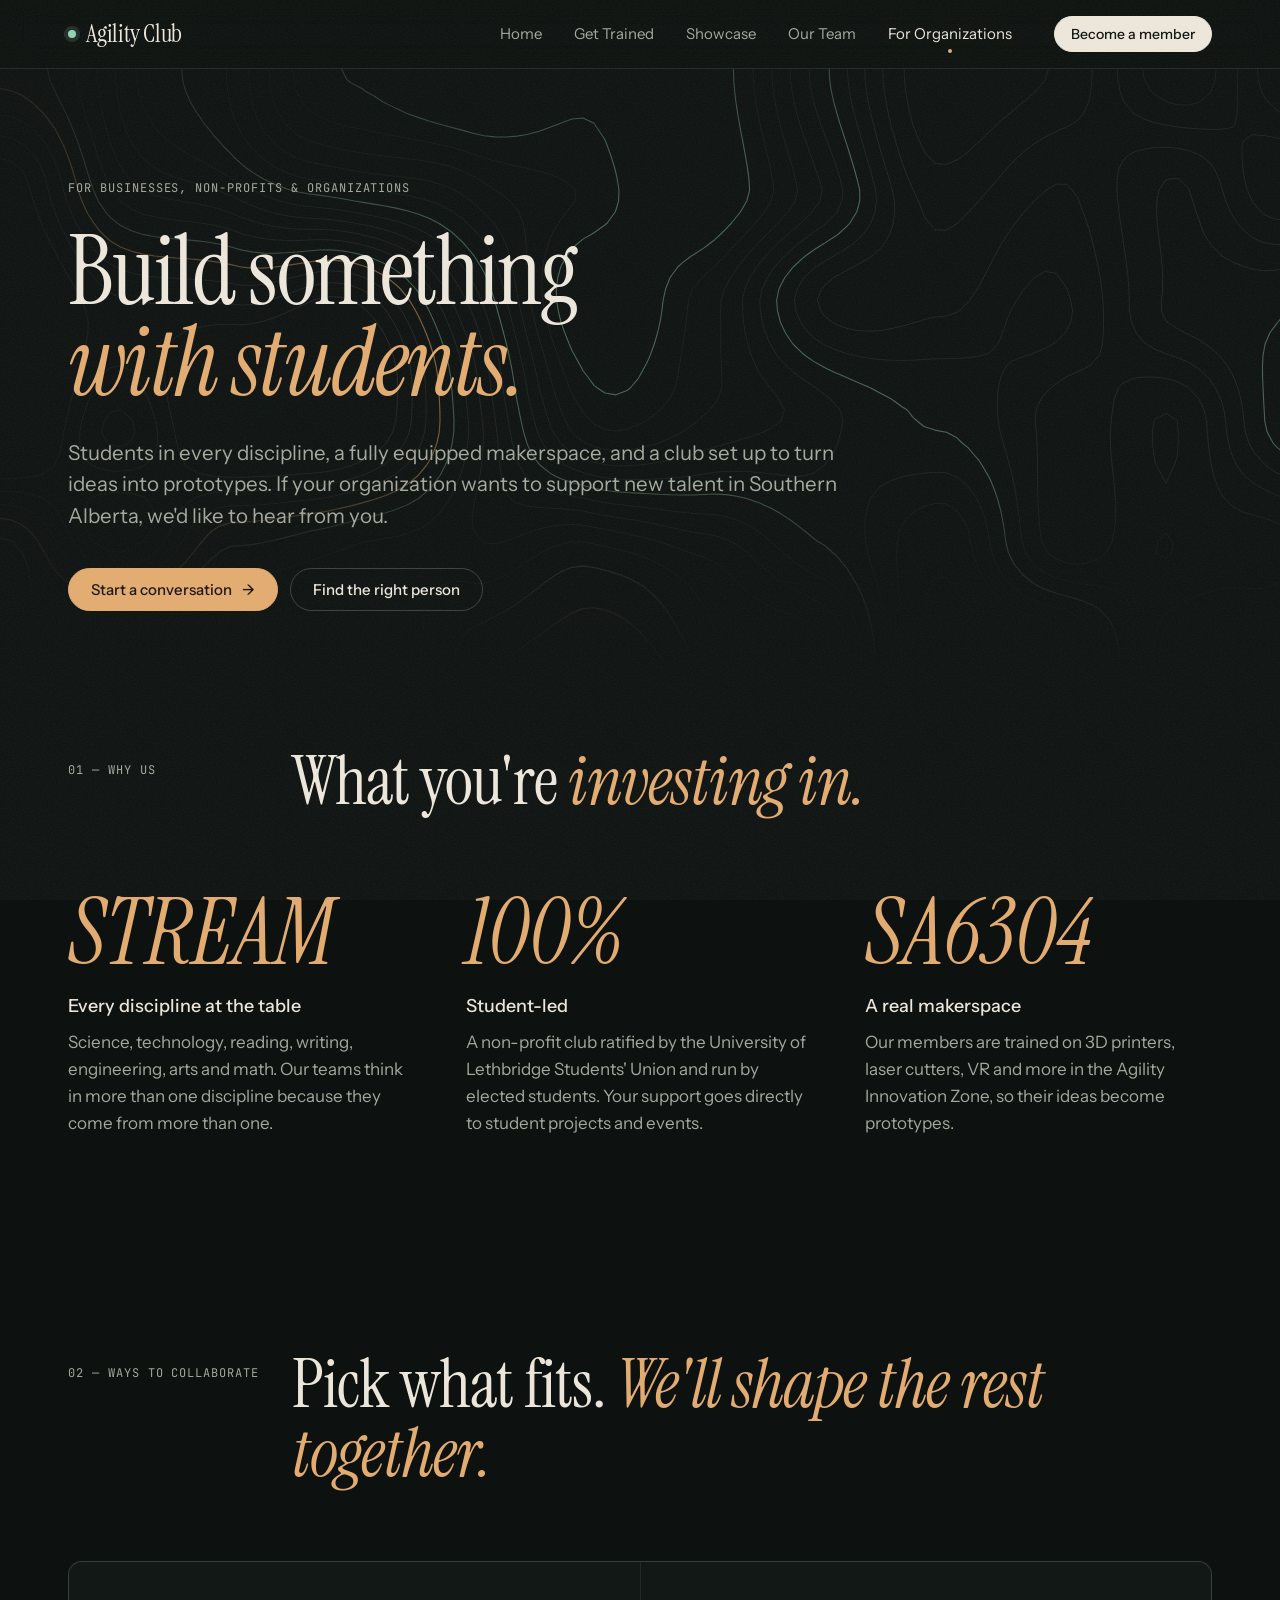
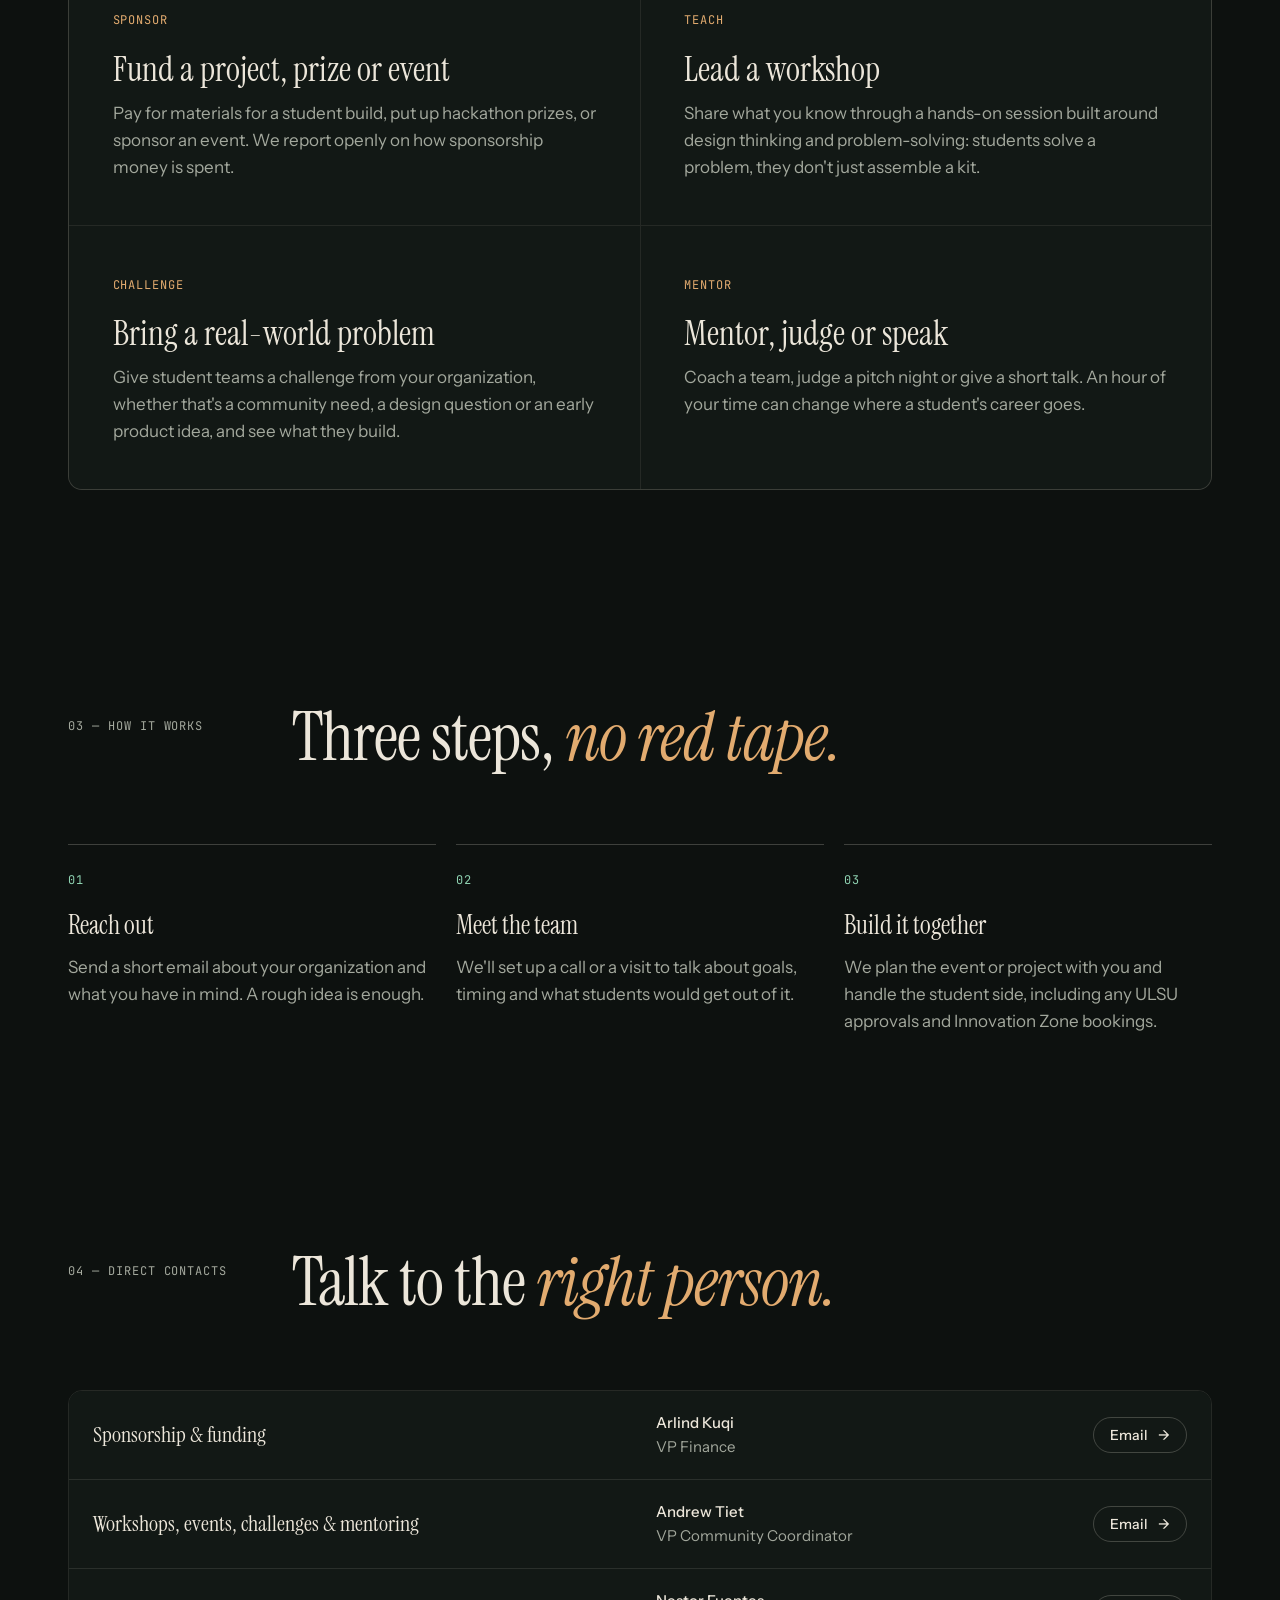
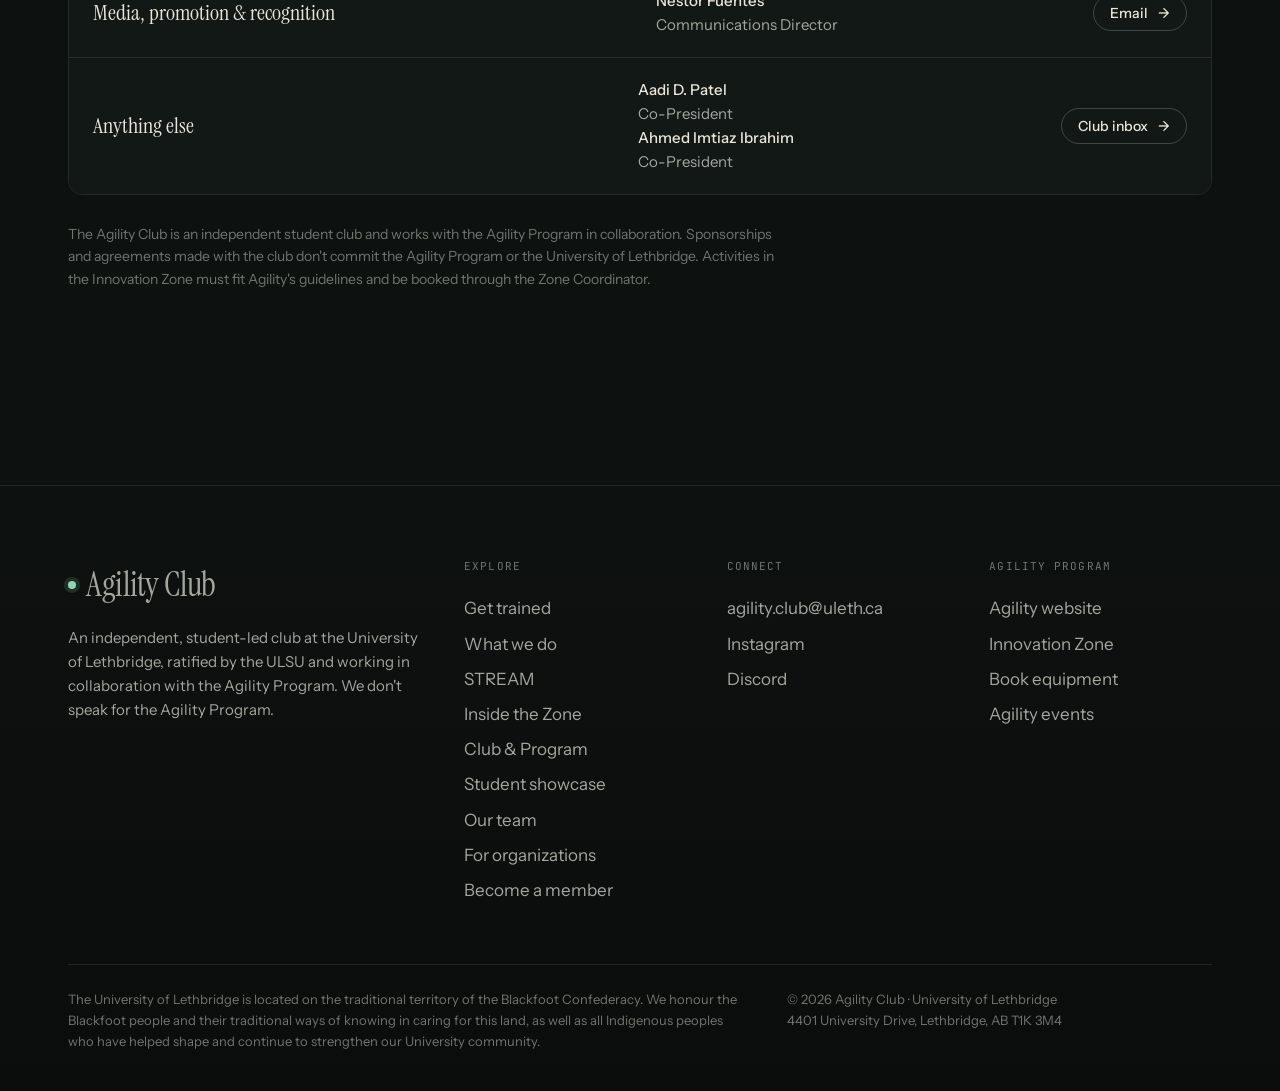
==== commit 2dd69662: "Add files via upload" ====
--- a/collaborate.html
+++ b/collaborate.html
@@ -23,6 +23,7 @@
       <nav class="nav" id="nav" aria-label="Main">
         <a href="index.html">Home</a>
         <a href="training.html">Get Trained</a>
+        <a href="showcase.html">Showcase</a>
         <a href="team.html">Our Team</a>
         <a href="collaborate.html" aria-current="page">For Organizations</a>
         <a class="nav-join btn btn-primary" data-link="join" href="#">Become a member</a>
@@ -164,6 +165,11 @@
           <h4>Explore</h4>
           <ul>
             <li><a href="training.html">Get trained</a></li>
+            <li><a href="what-we-do.html">What we do</a></li>
+            <li><a href="stream.html">STREAM</a></li>
+            <li><a href="the-zone.html">Inside the Zone</a></li>
+            <li><a href="club-and-program.html">Club &amp; Program</a></li>
+            <li><a href="showcase.html">Student showcase</a></li>
             <li><a href="team.html">Our team</a></li>
             <li><a href="collaborate.html">For organizations</a></li>
             <li><a data-link="join" href="#">Become a member</a></li>
--- a/assets/css/style.css
+++ b/assets/css/style.css
@@ -904,6 +904,10 @@
 .plate-caption .mono:first-child { white-space: nowrap; }
 .plate-caption .mono:last-child { text-align: right; }
 .plate h3 { font-family: var(--serif); font-size: 30px; line-height: 1.1; margin: 8px 0 10px; }
+.plate .study,
+.liaison .study { margin: -4px 0 12px; font-size: 15px; color: var(--muted); }
+.liaison .study { margin-top: 6px; }
+.plate .study span { color: var(--faint); }
 .plate .badges { display: flex; flex-wrap: wrap; gap: 6px; margin: -2px 0 14px; }
 .badge {
   display: inline-flex;
@@ -934,7 +938,7 @@
 
 .advisory {
   display: grid;
-  grid-template-columns: repeat(2, minmax(0, 1fr));
+  grid-template-columns: minmax(0, 1.6fr) minmax(0, 1fr);
   gap: 1px;
   background: var(--line);
   border: 1px solid var(--line);
@@ -945,6 +949,14 @@
 .advisory h3 { margin: 12px 0 10px; }
 .advisory p { color: var(--muted); margin: 0; }
 @media (max-width: 760px) { .advisory { grid-template-columns: 1fr; } }
+.liaison { display: grid; grid-template-columns: 150px minmax(0, 1fr); gap: 24px; align-items: start; }
+.liaison .plate-photo { border-radius: 10px; }
+.liaison .plate-initials { font-size: 52px; }
+.liaison .badges { display: flex; flex-wrap: wrap; gap: 6px; margin: 2px 0 14px; }
+.liaison .email-link { display: inline-block; margin-top: 14px; font-family: var(--mono); font-size: 13px; }
+.liaison:hover .plate-photo img { filter: drop-shadow(0 0 28px rgba(13, 17, 15, 0.7)); }
+.liaison:hover .plate-photo::after { opacity: 0; }
+@media (max-width: 420px) { .liaison { grid-template-columns: 1fr; } .liaison .plate-photo { max-width: 160px; } }
 
 /* ---------- collaborate page ---------- */
 .ways {
